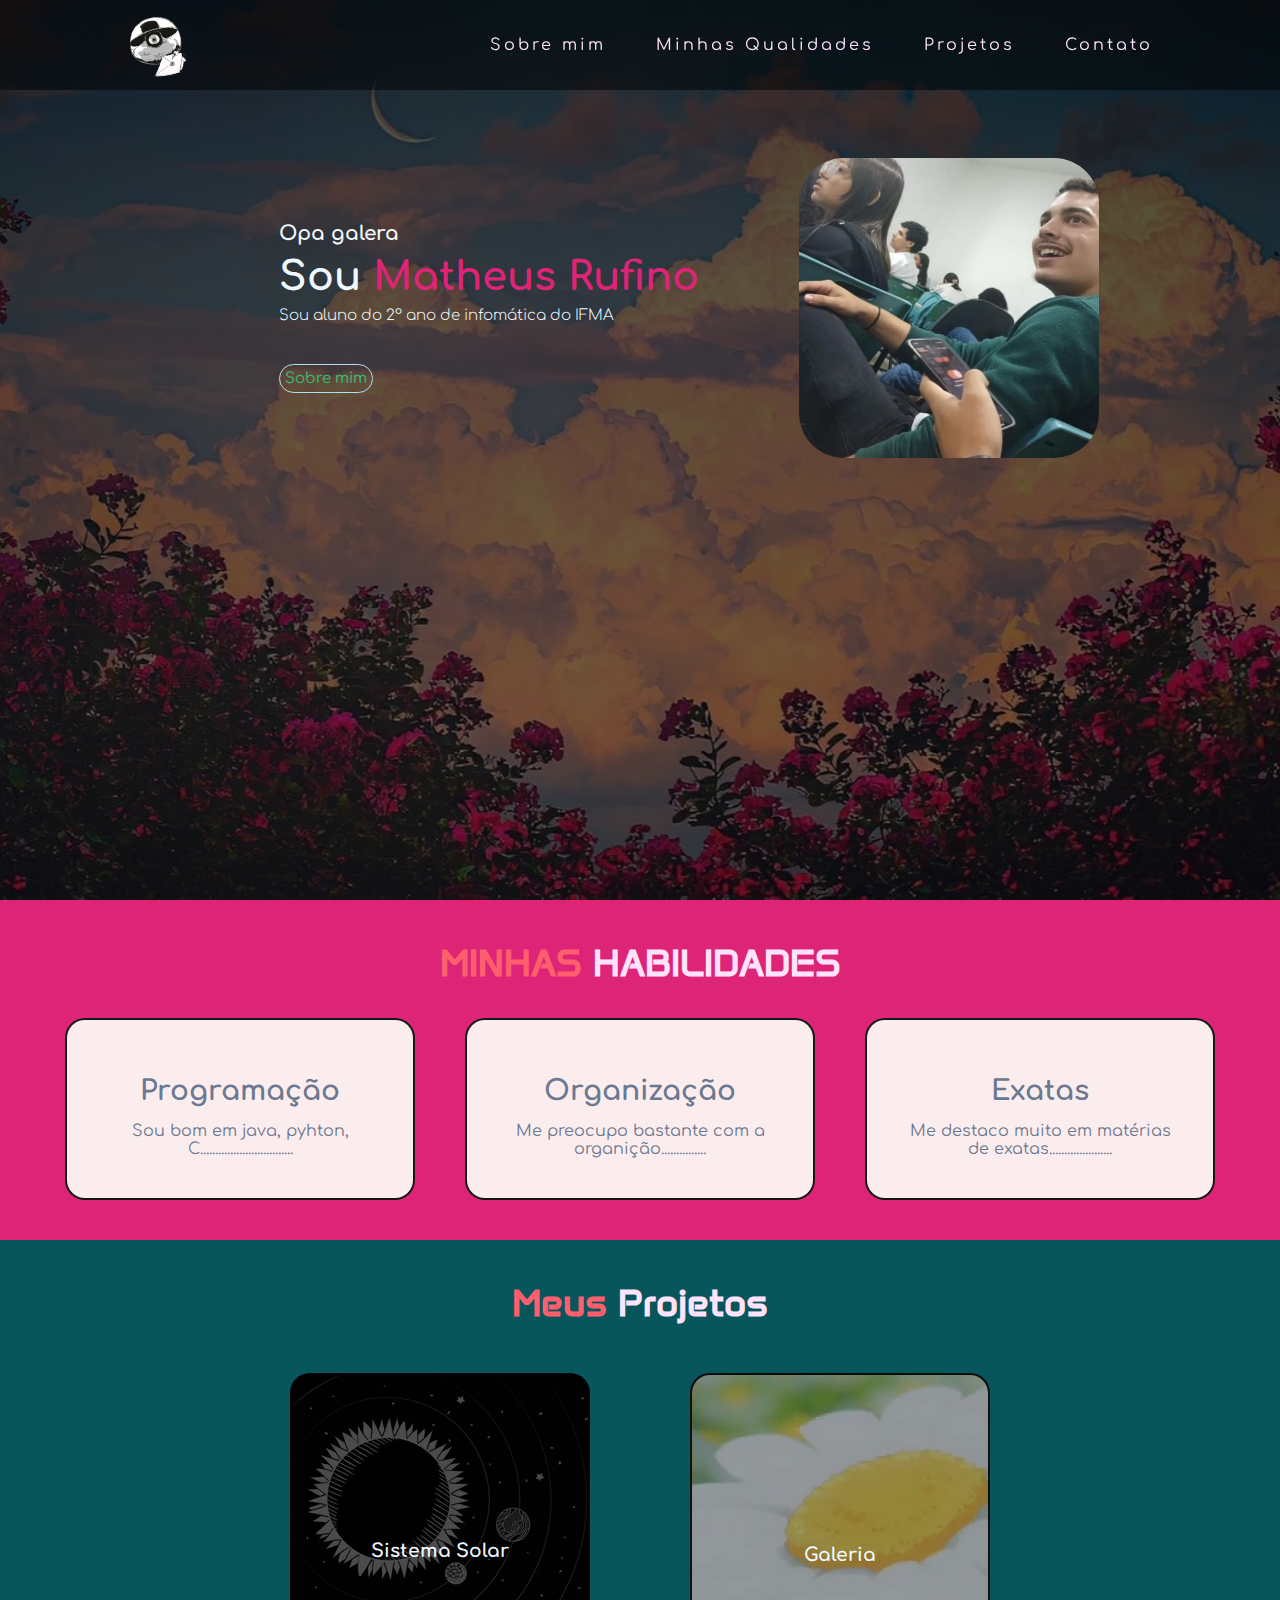
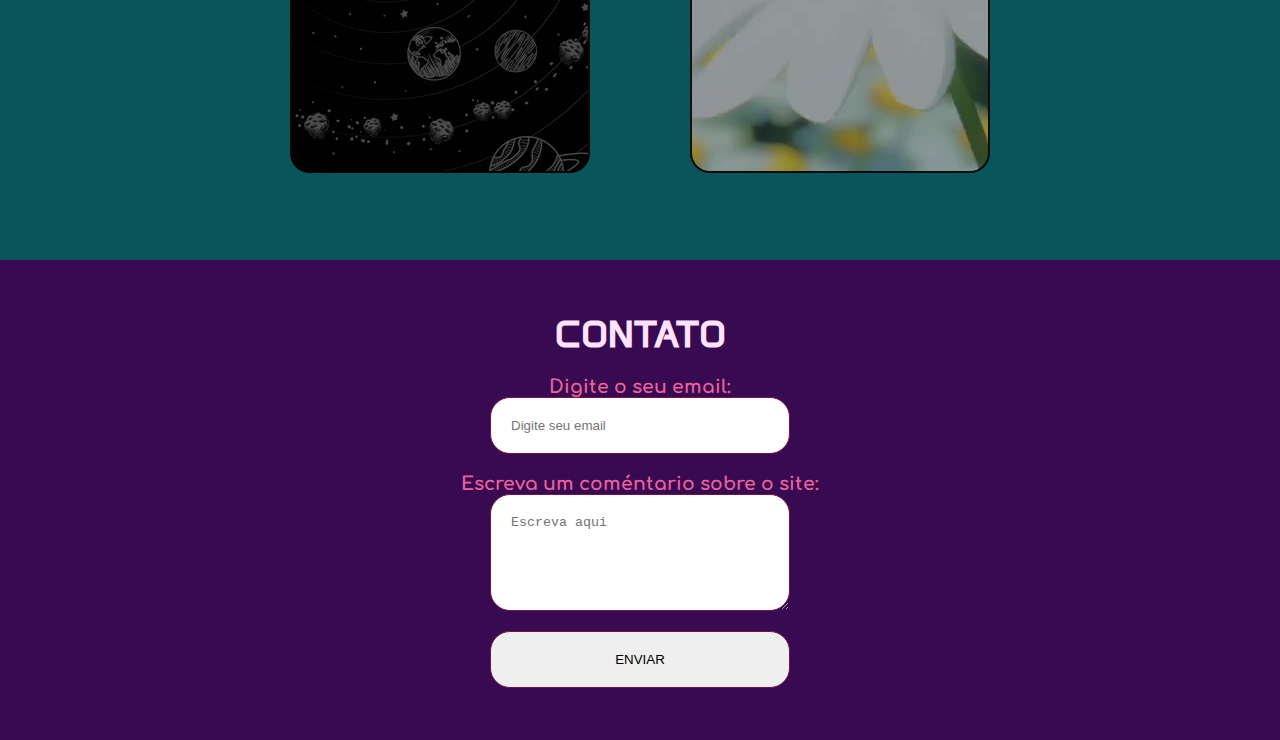
==== index.html @ e1edcfe0 "Update index.html" ====
<html lang="pt-br">
<head>
    <meta charset="UTF-8">
    <meta name="viewport" content="width=device-width, initial-scale=1.0">
    <title>Portifólio Matheus</title>
    <link rel="icon" href="flincon/favicon.ico">
    <link rel="stylesheet" href="https://cdnjs.cloudflare.com/ajax/libs/font-awesome/6.1.0/css/all.min.css" integrity="sha512-10/jx2EXwxxWqCLX/hHth/vu2KY3jCF70dCQB8TSgNjbCVAC/8vai53GfMDrO2Emgwccf2pJqxct9ehpzG+MTw==" crossorigin="anonymous" referrerpolicy="no-referrer" />
    <link rel="stylesheet" href="style.css">
    <script defer src="app.js"></script>
</head>
<body style="overflow: auto">

    <div class="site" id="site">
        <header>
            <nav>
                <div class="menu-topo">
                    <a class="logo" href="#site"><img src="eve.png" alt=""></i></a>
                    <div class="menu-moba">
                        <div class="line1"></div>
                        <div class="line2"></div>
                        <div class="line3"></div>
                    </div>
                    <ul class="nav-list">

                        <li><a href="#">Sobre mim</a></li>

                        <li><a href="#myhabi">Minhas Qualidades</a></li>

                        <li><a href="#myproje">Projetos</a></li>

                        <li><a href="#mycont">Contato</a></li>
                    </ul>

                </div> <!--menu-topo-->
            </nav>
        </header>
        <main>
        <section class="topo-site">
            <div class="interface">
                <div class="flex">
                    <div class="interface-texto">
                        <h3>Opa galera</h3>
                        <h1>Sou <span>Matheus Rufino</span></h1>
                        <p>Sou aluno do 2º ano de infomática do IFMA</p>
                        <div class="social-media">
                            <a href="https://www.instagram.com/matheus_ruf_?igsh=OGF3N3pudmZ3YXpl" target="_blank" ><i class="fa-brands fa-instagram"></i></a>
                            <a href="https://wa.me/qr/27T7BIODTRFPE1" target="_blank" ><i class="fa-brands fa-whatsapp"></i></a>
                            <a href="#"><i class="fa-solid fa-phone"></i></a>
                            <a href="https://github.com/Matezu4" target="_blank" ><i class="fa-brands fa-github"></i></a>
                        </div><!--social-media-->
                        <button>Sobre mim</button>
                    </div><!--interface-logo-->
                        
                    <div class="interface-img">
                            <img src="Img/gago1.jpg" alt="Minha foto">
                    
                    </div>
                </div><!--interface-->
            </div><!--flex-->
        </section>

        <section id="myhabi" class="habilidades">
            <div class="interface-habilidades">
                <h2 class="titulo">MINHAS <span>HABILIDADES</span></h2>
                <div class="flex">
                    <div class="habilidades-caixas">
                        <i class="fa-solid fa-code"></i>
                        <h3>Programação</h3>
                        <p>Sou bom em java, pyhton, C...............................</p>
                    </div>

                    <div class="habilidades-caixas">
                        <i class="fa-solid fa-list"></i>
                        <h3>Organização</h3>
                        <p>Me preocupo bastante com a organição............... </p>
                    </div>

                    <div class="habilidades-caixas">
                        <i class="fa-solid fa-calculator"></i>
                        <h3>Exatas</h3>
                        <p>Me destaco muito em matérias de exatas.....................</p>
                    </div>
                </div><!--flex-->
            </div><!--interface-habilidades-->
        </section><!--habilidades-->

        
        <section id="myproje" class="projetos">
            <div class="interface-projetos">
                <h2 class="titulo">Meus <span>Projetos</span></h2>
                <div class="flex">
                    <div class="projetos-caixas1">
                        <a href="projeto-sistema/sistema.html">
                            <h3>Sistema Solar</h3>
                        </a>
                    </div>
                    <div class="projetos-caixas2">
                        <a href="galeria-site1-main/galeria-site/galeria.html">
                            <h3>Galeria</h3>
                        </a>
                    </div>
                </div>
            </div>
        </section>

        <section id="myconti" class="contatos">

            <div class="contato-box" id="mycont">
                <h2 class="titulo"><span>CONTATO</span></h2>
                <form action="https://formsubmit.co/mrufino@acad.ifma.edu" method="POST>
                    <h3>Digite o seu nome:</h3>
                    
                    <input type="text" id="name" name="name" placeholder="Digite seu nome" required>
                    <h3>Digite o seu email:</h3>
                    
                    <input type="email" id="email" name="email" placeholder="Digite seu email" required>
                    <h3>Escreva um coméntario sobre o site:</h3>
                    
                    <textarea name="coment" id="coment" cols="20" rows="5" placeholder="Escreva aqui"></textarea>
                    <input type="hidden" name="_cc" value="prof.carlos.costa@acad.ifma.edu.br">
                    <br>
                    <input type="submit" name="ENVIAR" id="ENVIAR" value="ENVIAR">
                </form>
            </div>

        </section>

        </main>
    </div>

</body>
</html>
---- style.css ----
@import url('https://fonts.googleapis.com/css2?family=Amatic+SC:wght@400;700&family=Anta&family=Comfortaa:wght@300..700&family=Inconsolata:wght@200..900&family=Indie+Flower&family=Kanit:ital,wght@0,100;0,200;0,300;0,400;0,500;0,600;0,700;0,800;0,900;1,100;1,200;1,300;1,400;1,500;1,600;1,700;1,800;1,900&family=Permanent+Marker&family=Roboto:ital,wght@0,100;0,300;0,400;0,500;0,700;0,900;1,100;1,300;1,400;1,500;1,700;1,900&display=swap');

*{
    margin:  0;
    padding: 0;
    box-sizing: border-box;
    text-decoration: none;
    list-style: none;
    scroll-behavior: smooth;
}

body{
    overflow: hidden;
    background-color: black;
}

.topo-site{
    margin: 0 auto;
    background-image: linear-gradient(rgba(0, 0, 0, 0.7), rgba(0, 0, 0, 0.5)),url(fundo1.jpg);
    background-size: cover;
    background-position: center;
    width: 100%;
    height: 100vh;
}

.menu-topo{
    position: fixed;
    background-color: rgba(0, 0, 0, 0.5);
    height: 10%;
    width: 100%;
    font-family: "Comfortaa", sans-serif;
    display: flex;
    justify-content: space-around;
    align-items: center;
    text-align: center;
}

.flex{
    display: flex;
}

h2.titulo{
    color: #ff5f6d;
    font-size: 38px;
    text-align: center;
    font-family: "Anta", sans-serif;
}

h2.titulo span{
    margin-top: 20px;
    color: #ffe2fb;
}

.menu-topo a{
    color: #ffe2fb;
    text-decoration: none;
    transition: 0.3s;
}

.menu-topo a:hover{
    opacity: 0.7;
}
.nav-list{
    display: flex;
}

.nav-list li{
    letter-spacing: 3px;
    margin-left:50px;
}

.menu-moba{
    display: none;
    cursor: pointer;
}

.menu-moba div{
    width: 32px;
    height: 2px;
    margin: 9px;
    background: #dd2476;
    transition: 0.3s;
}

@media(max-width:900px){
    .nav-list{
        position: absolute;
        top: 100%;
        right: 0;
        width: 50vw;
        height: 92vh;
        background: rgba(0, 0, 0, 0.5);
        flex-direction: column;
        align-items: center;
        justify-content: space-around;
        transform: translateX(100%);
        transition: transform 0.3s ease-in;
    }
    .nav-list li{
        margin-left: 0;
        opacity: 0;
    }
    .menu-moba{
        display: block;
        margin-right: -20%;
    }
}

.nav-list.active {
    transform: translateX(0);
}

@keyframes navLinkFade {
    from{
        opacity: 0;
        transform: translateX(50px);}
    to {
        opacity: 1;
        transform: translateX(0);}
  }

  .menu-moba.active .line1 {
    transform: rotate(-45deg) translate(-8px, 8px);
  }
  
  .menu-moba.active .line2 {
    opacity: 0;
  }
  
  .menu-moba.active .line3 {
    transform: rotate(45deg) translate(-5px, -7px);
  }

.logo img{
    height: 80px;
    width: 60px;

}

.logo i:hover{
    background-color: aliceblue;
    color: rgb(175, 130, 7);
    border-color: rgb(17, 77, 57);
    transition: 0.5s ;
    transform: scale(1.2);
}

.interface{
    padding: 10% 0 0 5%;
    object-fit: cover;
}

section.topo-site{
    font-family: "Comfortaa", sans-serif;
    padding: 40px 4%;
    overflow: hidden;
}

section.topo-site .flex{
    align-items: center;
    justify-content: center;
    gap: 100px;
    flex-wrap: wrap;
}

.interface-texto{
    margin-left: 40px;
}
.interface-texto h3{
    color: aliceblue;
    font-size: 20px;
}

.interface-texto h1{
    color: aliceblue;
    margin-top: 10px;
    font-size: 40px;
}

.interface-texto span{
    color: #dd2476;
}

.interface-texto p{
    color: aliceblue;
    font-size: 15px;
    font-weight: 300;
    margin-top: 8px;
    margin-bottom: 10px;
}

.social-media a{
    color: #dd2476;
    padding: 10px;
    font-size: 18px;
}

.interface button{
    color: #30c176;
    background:transparent;
    border: solid 1px rgb(180, 223, 236);
    padding: 5px;
    border-radius: 15px;
    font-size: 15px;
    cursor: pointer;
    margin-top: 10px;
    font-family: "Comfortaa", sans-serif;
}
.interface button:hover{
    box-shadow: 0px 0px 8px rgb(31, 216, 248);
    background-color: aliceblue;
    color: aqua;
    transition: 0.7s all;
    transform: scale(1.05);
}


.interface-img img{
    border-radius: 15%;
    width: 300px;
    height: 300px;
    animation: flutuar 2s ease-in-out infinite alternate;

}

@keyframes flutuar{
    0%{
        top: 0;
    }
    100%{
        top: 20px;
    }
}

section.habilidades{
    padding: 40px 4%;
    background-color: #dd2476;
    overflow: hidden;
}

section.habilidades .flex{
    gap: 50px;
    flex-wrap: wrap;
    align-items: center;
    text-align: center;
    justify-content: center;
}

.habilidades .habilidades-caixas{
    object-fit: cover;
    background-color: #fbeded;
    font-family: "Comfortaa", sans-serif;
    color: #6b7891;
    padding: 40px;
    border: 2px solid #000000e7;
    width: 350px;
    margin-top: 32px;
    border-radius: 20px;
    transition: 0.3s;
}

.habilidades .habilidades-caixas:hover{
    transform: scale(0.95);
    box-shadow: 0 0 8px #1402023a;

}

.habilidades .habilidades-caixas i{
    font-size: 60px;
    color: #2c3e52;
}

.habilidades .habilidades-caixas h3{
    font-size: 28px;
    margin: 15px 0;
}

section.projetos{
    padding: 40px 4%;
    background-color: #09555c;
    justify-content: center;
    overflow: hidden;
}

section.projetos .flex{
    gap: 20px;
    flex-wrap: wrap;
    justify-content: center;
}

.projetos .projetos-caixas1{
    object-fit: cover;
    font-family: "Comfortaa", sans-serif;
    color: aliceblue;
    padding: 60px;
    border: 2px solid #000000e7;
    margin: 4% 40px;
    border-radius: 20px;
    transition: 0.2s;
    background-image: linear-gradient(rgba(0, 0, 0, 0.7), rgba(0, 0, 0, 0.7)),url(sistema\ 2d.jpg);
    width: 300px;
    height: 400px;
}

.projetos .projetos-caixas1 h3{
    text-align: center;
    justify-content: center;
    margin-top: 60%;
    color: aliceblue;
}

.projetos .projetos-caixas1:hover{
    transform: scale(0.95);
    box-shadow: 0 0 8px #1402023a;
}

.projetos .projetos-caixas2{
    font-family: "Comfortaa", sans-serif;
    color: aliceblue;
    padding: 40px;
    border: 2px solid #000000e7;
    margin: 4% 40px;
    border-radius: 20px;
    transition: 0.2s;
    background-image: linear-gradient(rgba(0, 0, 0, 0.3), rgba(0, 0, 0, 0.3)),url(flo.jpg);
    background-position: 50%;
    width: 300px;
    height: 400px;
}

.projetos .projetos-caixas2 h3{
    text-align: center;
    justify-content: center;
    margin-top: 60%;
    color: aliceblue;
}

.projetos .projetos-caixas2:hover{
    transform: scale(0.95);
    box-shadow: 0 0 8px #1402023a;
}

.contato-box{
    padding: 4% 40px;
    background-color: #370a52;
    justify-content: center;
    align-items: center;
    text-align: center;

}

form div{
    padding: 10px;
    margin: 0 40% 0 35%;
}

form h3{
    margin-top: 20px;
    color: #ef629a;
    font-family: "Comfortaa", sans-serif;
}

form input, form textarea{
    outline: unset;
    padding: 20px;
    width: 300px;
    border: 1px solid #771340;
    border-radius: 20px;
}

form textarea{
    margin-bottom: 20px;
}
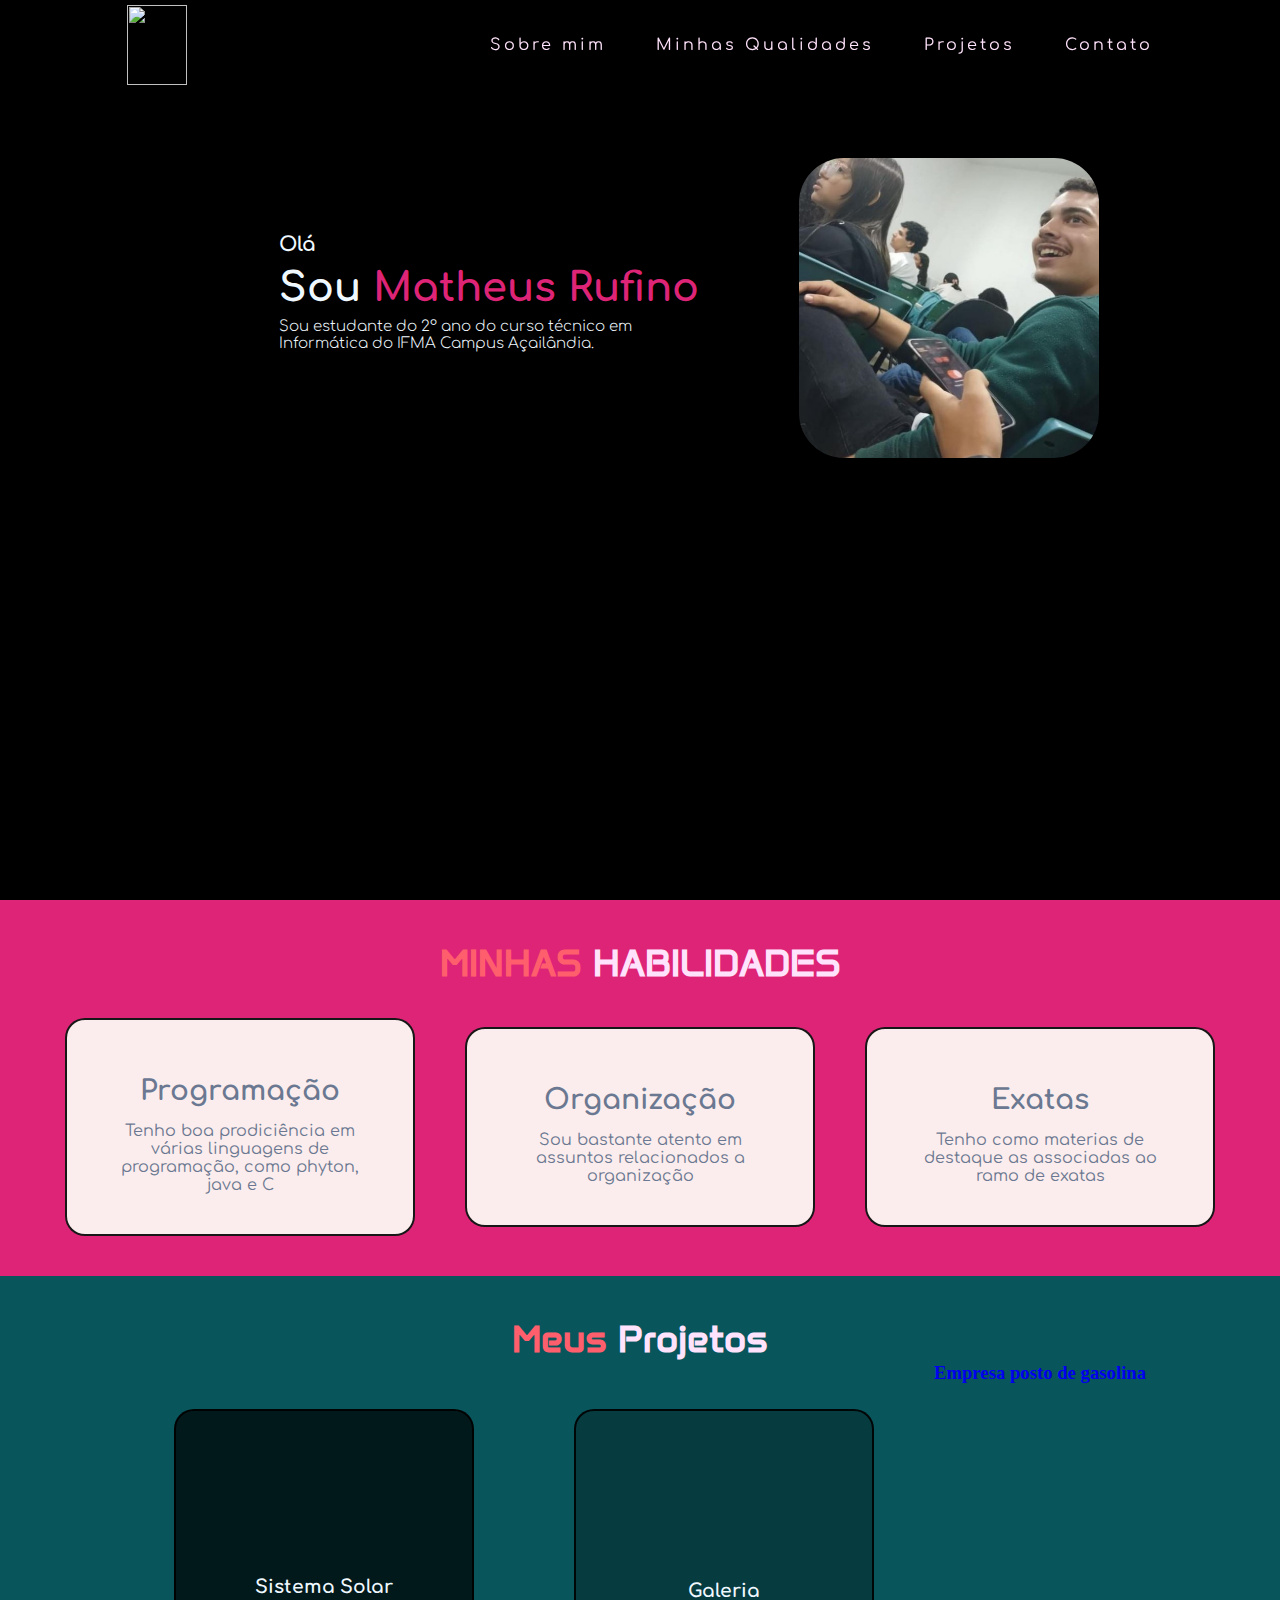
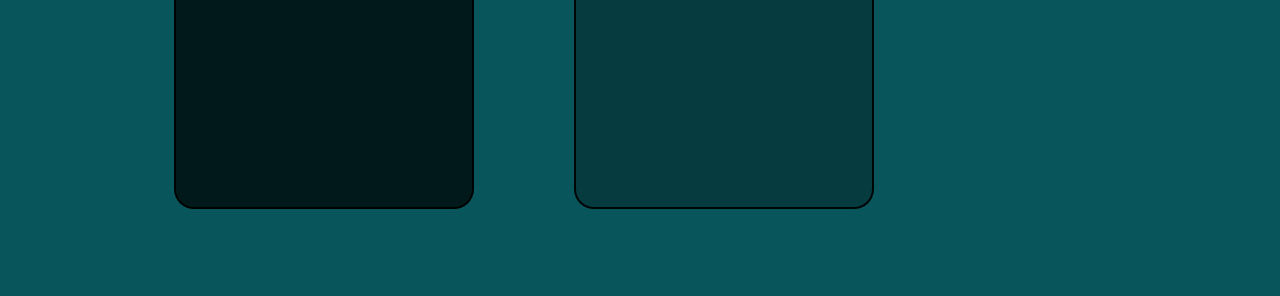
==== commit 6319bc6d: "Update index.html" ====
--- a/index.html
+++ b/index.html
@@ -3,7 +3,7 @@
     <meta charset="UTF-8">
     <meta name="viewport" content="width=device-width, initial-scale=1.0">
     <title>Portifólio Matheus</title>
-    <link rel="icon" href="flincon/favicon.ico">
+    <link rel="icon" href="Img/icon.ico">
     <link rel="stylesheet" href="https://cdnjs.cloudflare.com/ajax/libs/font-awesome/6.1.0/css/all.min.css" integrity="sha512-10/jx2EXwxxWqCLX/hHth/vu2KY3jCF70dCQB8TSgNjbCVAC/8vai53GfMDrO2Emgwccf2pJqxct9ehpzG+MTw==" crossorigin="anonymous" referrerpolicy="no-referrer" />
     <link rel="stylesheet" href="style.css">
     <script defer src="app.js"></script>
@@ -14,7 +14,7 @@
         <header>
             <nav>
                 <div class="menu-topo">
-                    <a class="logo" href="#site"><img src="eve.png" alt=""></i></a>
+                    <a class="logo" href="#site"><img src="img/eve.png" alt=""></i></a>
                     <div class="menu-moba">
                         <div class="line1"></div>
                         <div class="line2"></div>
@@ -22,13 +22,13 @@
                     </div>
                     <ul class="nav-list">
 
-                        <li><a href="#">Sobre mim</a></li>
+                        <li><a href="">Sobre mim</a></li>
 
                         <li><a href="#myhabi">Minhas Qualidades</a></li>
 
                         <li><a href="#myproje">Projetos</a></li>
 
-                        <li><a href="#mycont">Contato</a></li>
+                        <li><a href="contato/contato.html">Contato</a></li>
                     </ul>
 
                 </div> <!--menu-topo-->
@@ -39,16 +39,17 @@
             <div class="interface">
                 <div class="flex">
                     <div class="interface-texto">
-                        <h3>Opa galera</h3>
+                        <h3>Olá</h3>
                         <h1>Sou <span>Matheus Rufino</span></h1>
-                        <p>Sou aluno do 2º ano de infomática do IFMA</p>
+                        <p>Sou estudante do 2º ano do curso técnico em 
+                        <br>Informática do IFMA Campus Açailândia. 
+                        </p>
                         <div class="social-media">
                             <a href="https://www.instagram.com/matheus_ruf_?igsh=OGF3N3pudmZ3YXpl" target="_blank" ><i class="fa-brands fa-instagram"></i></a>
                             <a href="https://wa.me/qr/27T7BIODTRFPE1" target="_blank" ><i class="fa-brands fa-whatsapp"></i></a>
-                            <a href="#"><i class="fa-solid fa-phone"></i></a>
+                            <a href="https://mail.google.com/mail/u/mrufino@acad.ifma.edu.br/?view=cm&amp;to=mrufino@acad.ifma.edu.br" target="_blank" ><i class="fa-regular fa-envelope"></i></a>
                             <a href="https://github.com/Matezu4" target="_blank" ><i class="fa-brands fa-github"></i></a>
                         </div><!--social-media-->
-                        <button>Sobre mim</button>
                     </div><!--interface-logo-->
                         
                     <div class="interface-img">
@@ -66,19 +67,19 @@
                     <div class="habilidades-caixas">
                         <i class="fa-solid fa-code"></i>
                         <h3>Programação</h3>
-                        <p>Sou bom em java, pyhton, C...............................</p>
+                        <p>Tenho boa prodiciência em várias linguagens de programação, como phyton, java e C</p>
                     </div>
 
                     <div class="habilidades-caixas">
                         <i class="fa-solid fa-list"></i>
                         <h3>Organização</h3>
-                        <p>Me preocupo bastante com a organição............... </p>
+                        <p>Sou bastante atento em assuntos relacionados a organização </p>
                     </div>
 
                     <div class="habilidades-caixas">
                         <i class="fa-solid fa-calculator"></i>
                         <h3>Exatas</h3>
-                        <p>Me destaco muito em matérias de exatas.....................</p>
+                        <p>Tenho como materias de destaque as associadas ao ramo de exatas</p>
                     </div>
                 </div><!--flex-->
             </div><!--interface-habilidades-->
@@ -99,34 +100,14 @@
                             <h3>Galeria</h3>
                         </a>
                     </div>
+                    <div class="projetos-caixas3">
+                        <a href="galeria-site1-main/galeria-site/galeria.html">
+                            <h3>Empresa posto de gasolina</h3>
+                        </a>
+                    </div>
                 </div>
             </div>
         </section>
 
-        <section id="myconti" class="contatos">
-
-            <div class="contato-box" id="mycont">
-                <h2 class="titulo"><span>CONTATO</span></h2>
-                <form action="https://formsubmit.co/mrufino@acad.ifma.edu" method="POST>
-                    <h3>Digite o seu nome:</h3>
-                    
-                    <input type="text" id="name" name="name" placeholder="Digite seu nome" required>
-                    <h3>Digite o seu email:</h3>
-                    
-                    <input type="email" id="email" name="email" placeholder="Digite seu email" required>
-                    <h3>Escreva um coméntario sobre o site:</h3>
-                    
-                    <textarea name="coment" id="coment" cols="20" rows="5" placeholder="Escreva aqui"></textarea>
-                    <input type="hidden" name="_cc" value="prof.carlos.costa@acad.ifma.edu.br">
-                    <br>
-                    <input type="submit" name="ENVIAR" id="ENVIAR" value="ENVIAR">
-                </form>
-            </div>
-
-        </section>
-
-        </main>
-    </div>
-
 </body>
 </html>
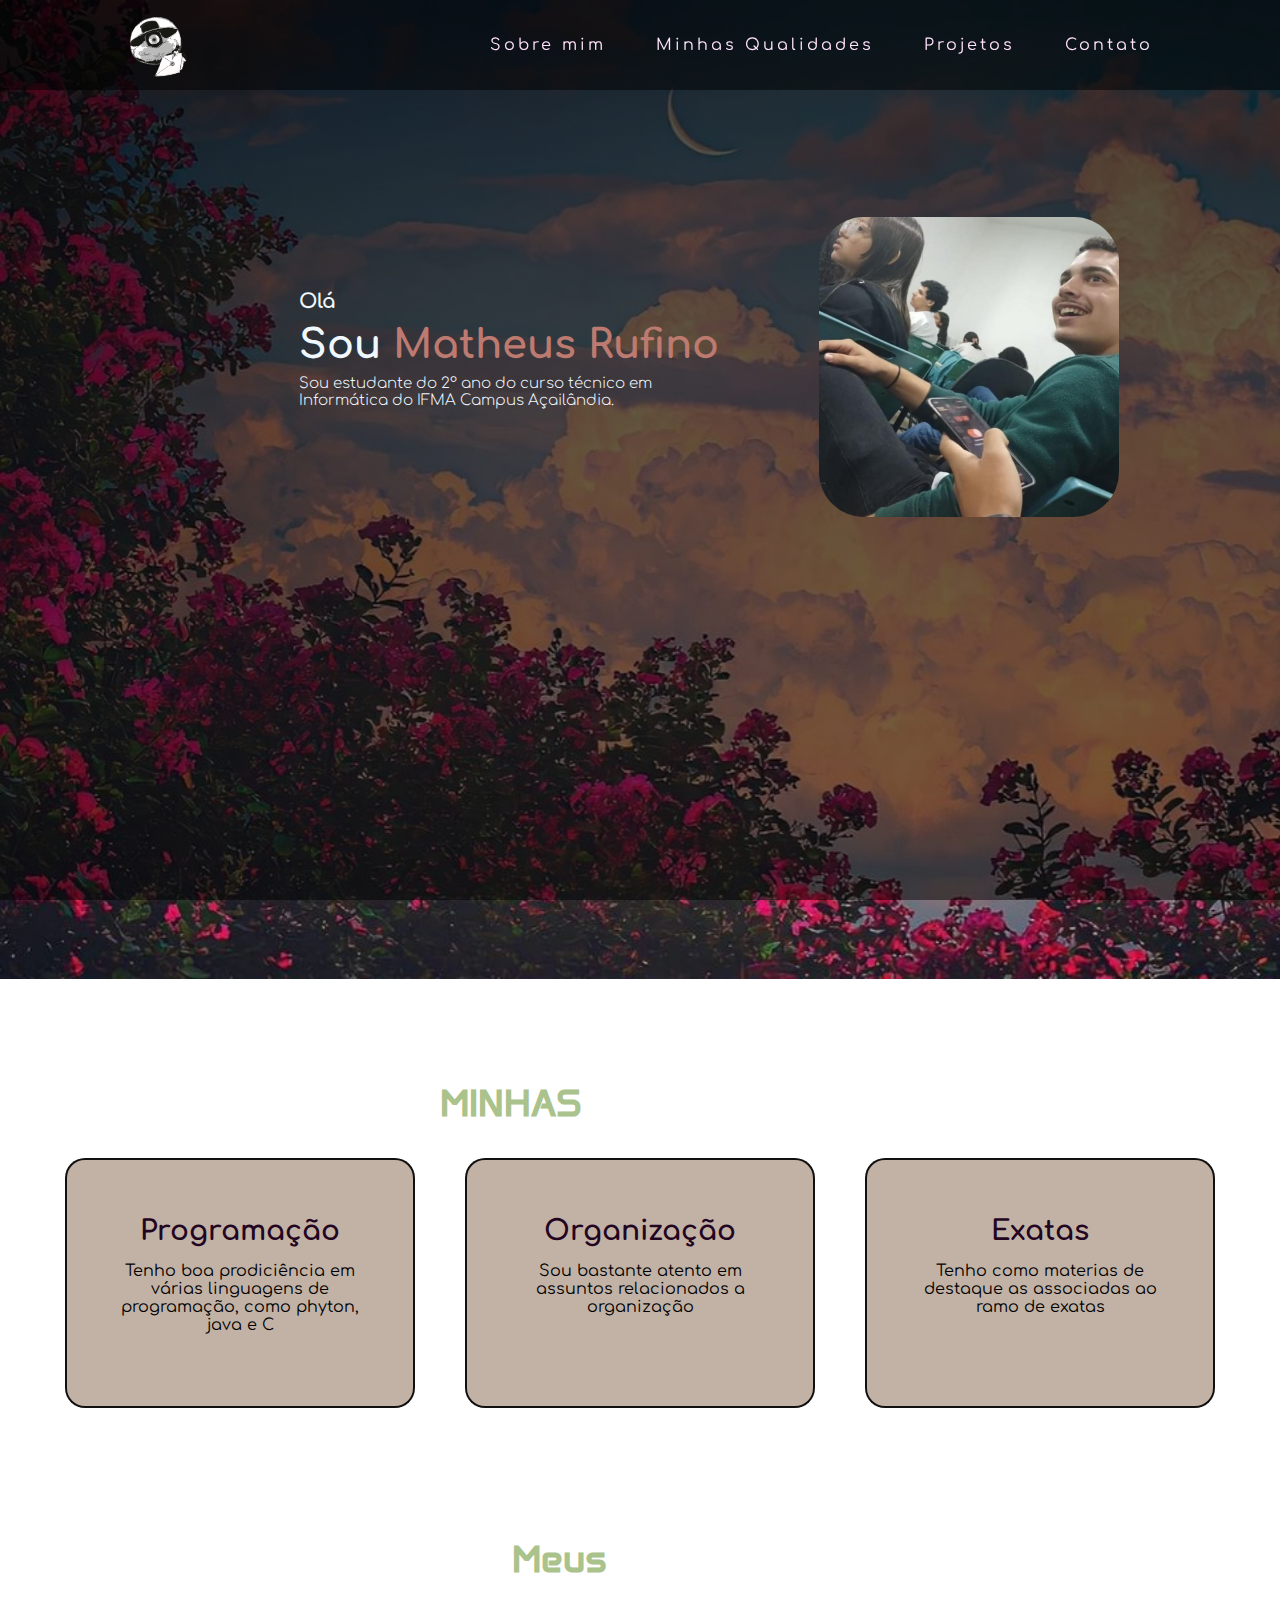
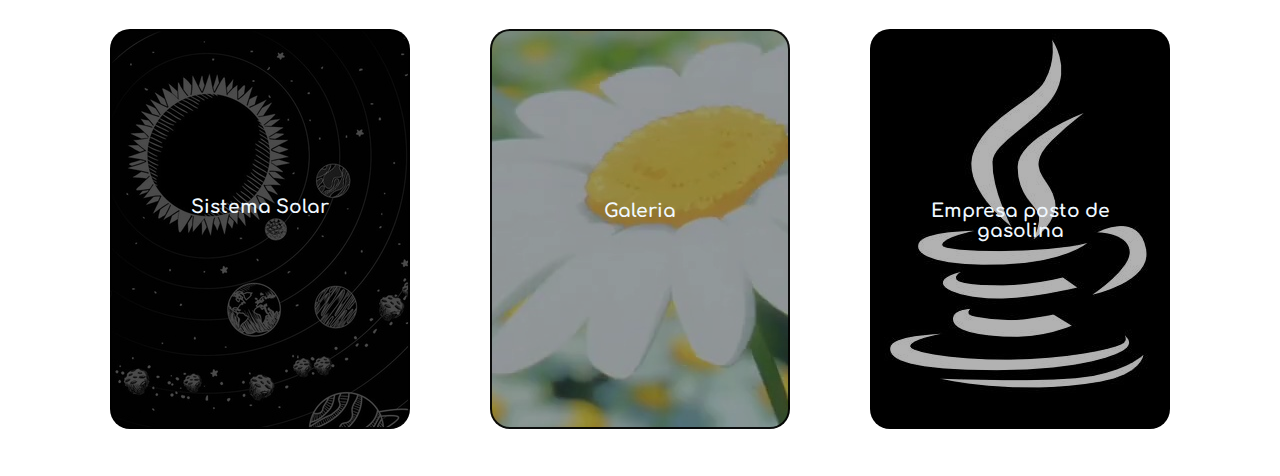
==== commit cbd26708: "Update index.html" ====
--- a/index.html
+++ b/index.html
@@ -14,7 +14,7 @@
         <header>
             <nav>
                 <div class="menu-topo">
-                    <a class="logo" href="#site"><img src="img/eve.png" alt=""></i></a>
+                    <a class="logo" href="#site"><img src="Img/eve.png" alt=""></i></a>
                     <div class="menu-moba">
                         <div class="line1"></div>
                         <div class="line2"></div>
--- a/style.css
+++ b/style.css
@@ -11,16 +11,18 @@
 
 body{
     overflow: hidden;
-    background-color: black;
+    background-image: linear-gradient(rgba(0, 0, 0, 0.7), rgba(0, 0, 0, 0.5)),url(Img/fundo1.jpg);
+    background-size: 120rem;
+    background-repeat: no-repeat;
+    background-attachment: fixed;
 }
 
 .topo-site{
     margin: 0 auto;
-    background-image: linear-gradient(rgba(0, 0, 0, 0.7), rgba(0, 0, 0, 0.5)),url(fundo1.jpg);
     background-size: cover;
     background-position: center;
     width: 100%;
-    height: 100vh;
+    height: 120vh;
 }
 
 .menu-topo{
@@ -40,7 +42,7 @@
 }
 
 h2.titulo{
-    color: #ff5f6d;
+    color: #aac28b;
     font-size: 38px;
     text-align: center;
     font-family: "Anta", sans-serif;
@@ -48,7 +50,7 @@
 
 h2.titulo span{
     margin-top: 20px;
-    color: #ffe2fb;
+    color: #ffffff;
 }
 
 .menu-topo a{
@@ -62,6 +64,7 @@
 }
 .nav-list{
     display: flex;
+
 }
 
 .nav-list li{
@@ -78,7 +81,7 @@
     width: 32px;
     height: 2px;
     margin: 9px;
-    background: #dd2476;
+    background: #846059;
     transition: 0.3s;
 }
 
@@ -104,6 +107,9 @@
         display: block;
         margin-right: -20%;
     }
+    .flex{
+        gap: 200px;
+    }
 }
 
 .nav-list.active {
@@ -136,6 +142,11 @@
     width: 60px;
 
 }
+@media(max-width:900px){
+    .logo img{
+        margin-left: -150px;
+    }
+}
 
 .logo i:hover{
     background-color: aliceblue;
@@ -146,7 +157,7 @@
 }
 
 .interface{
-    padding: 10% 0 0 5%;
+    padding: 10% 0 0 8%;
     object-fit: cover;
 }
 
@@ -163,8 +174,21 @@
     flex-wrap: wrap;
 }
 
+@media(max-width:900px){
+    section.topo-site .flex{
+        align-items: center;
+        justify-content: center;
+        gap: 100px;
+        flex-wrap: wrap;
+    }
+}
+
+.interface{
+    margin-top: 5%;
+}
+
 .interface-texto{
-    margin-left: 40px;
+    margin-left: 4%;
 }
 .interface-texto h3{
     color: aliceblue;
@@ -178,7 +202,7 @@
 }
 
 .interface-texto span{
-    color: #dd2476;
+    color: #bd7a70;
 }
 
 .interface-texto p{
@@ -187,16 +211,17 @@
     font-weight: 300;
     margin-top: 8px;
     margin-bottom: 10px;
+    text-align: left;
 }
 
 .social-media a{
-    color: #dd2476;
-    padding: 10px;
-    font-size: 18px;
+    color: #bd7a70;
+    padding: 12px;
+    font-size: 22px;
 }
 
 .interface button{
-    color: #30c176;
+    color: #846059;
     background:transparent;
     border: solid 1px rgb(180, 223, 236);
     padding: 5px;
@@ -214,27 +239,14 @@
     transform: scale(1.05);
 }
 
-
 .interface-img img{
     border-radius: 15%;
     width: 300px;
     height: 300px;
-    animation: flutuar 2s ease-in-out infinite alternate;
-
-}
-
-@keyframes flutuar{
-    0%{
-        top: 0;
-    }
-    100%{
-        top: 20px;
-    }
 }
 
 section.habilidades{
-    padding: 40px 4%;
-    background-color: #dd2476;
+    padding: 0% 4%;
     overflow: hidden;
 }
 
@@ -247,43 +259,38 @@
 }
 
 .habilidades .habilidades-caixas{
-    object-fit: cover;
-    background-color: #fbeded;
-    font-family: "Comfortaa", sans-serif;
-    color: #6b7891;
+    font-family: "Comfortaa", sans-serif;
+    background-color: #b8a597da;
+    color: #000000;
     padding: 40px;
     border: 2px solid #000000e7;
     width: 350px;
+    height: 250px;
     margin-top: 32px;
     border-radius: 20px;
     transition: 0.3s;
 }
 
-.habilidades .habilidades-caixas:hover{
-    transform: scale(0.95);
-    box-shadow: 0 0 8px #1402023a;
-
-}
-
 .habilidades .habilidades-caixas i{
     font-size: 60px;
-    color: #2c3e52;
+    color: #000000;
 }
 
 .habilidades .habilidades-caixas h3{
     font-size: 28px;
     margin: 15px 0;
+    color: #220520;
 }
 
 section.projetos{
-    padding: 40px 4%;
-    background-color: #09555c;
+    margin-top: 10%;
+    padding: 0px 4%;
     justify-content: center;
     overflow: hidden;
 }
 
 section.projetos .flex{
-    gap: 20px;
+    gap: 0px;
     flex-wrap: wrap;
     justify-content: center;
 }
@@ -297,7 +304,7 @@
     margin: 4% 40px;
     border-radius: 20px;
     transition: 0.2s;
-    background-image: linear-gradient(rgba(0, 0, 0, 0.7), rgba(0, 0, 0, 0.7)),url(sistema\ 2d.jpg);
+    background-image: linear-gradient(rgba(0, 0, 0, 0.7), rgba(0, 0, 0, 0.7)),url(Img/sistema\ 2d.jpg);
     width: 300px;
     height: 400px;
 }
@@ -322,7 +329,7 @@
     margin: 4% 40px;
     border-radius: 20px;
     transition: 0.2s;
-    background-image: linear-gradient(rgba(0, 0, 0, 0.3), rgba(0, 0, 0, 0.3)),url(flo.jpg);
+    background-image: linear-gradient(rgba(0, 0, 0, 0.3), rgba(0, 0, 0, 0.3)),url(Img/flo.jpg);
     background-position: 50%;
     width: 300px;
     height: 400px;
@@ -340,9 +347,33 @@
     box-shadow: 0 0 8px #1402023a;
 }
 
+.projetos .projetos-caixas3{
+    font-family: "Comfortaa", sans-serif;
+    color: aliceblue;
+    padding: 40px;
+    border: 2px solid #000000e7;
+    margin: 4% 40px;
+    border-radius: 20px;
+    transition: 0.2s;
+    background-image: linear-gradient(rgba(0, 0, 0, 0.3), rgba(0, 0, 0, 0.3)),url(Img/java.jpg);
+    background-position: 50% -70;
+    width: 300px;
+    height: 400px;
+}
+
+.projetos .projetos-caixas3 h3{
+    text-align: center;
+    justify-content: center;
+    margin-top: 60%;
+    color: aliceblue;
+}
+
+.projetos .projetos-caixas3:hover{
+    transform: scale(0.95);
+    box-shadow: 0 0 8px #1402023a;
+}
 .contato-box{
     padding: 4% 40px;
-    background-color: #370a52;
     justify-content: center;
     align-items: center;
     text-align: center;
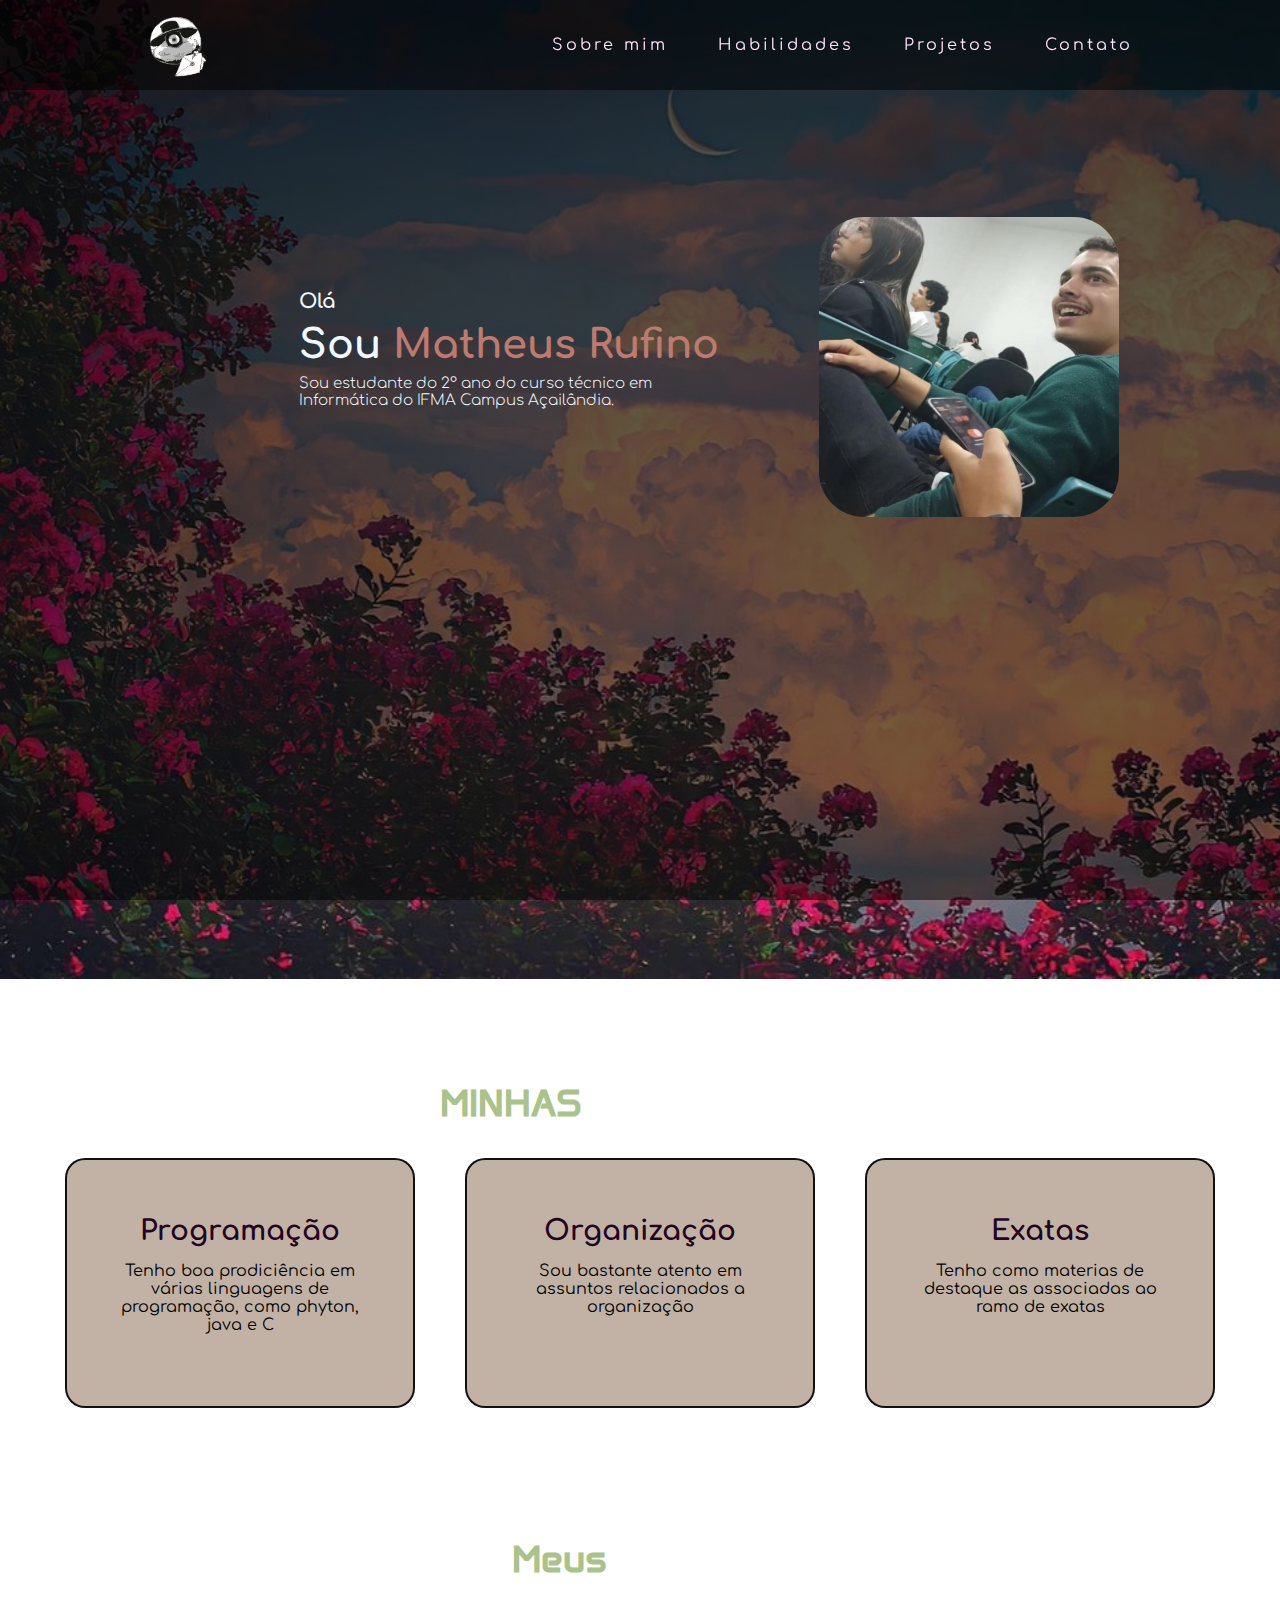
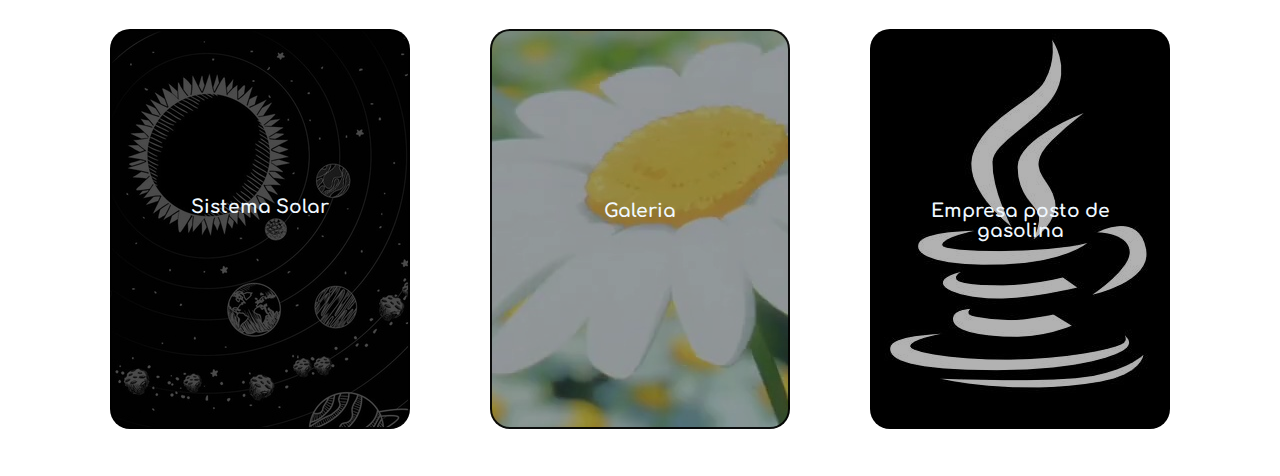
==== commit c4f7746b: "Update index.html" ====
--- a/index.html
+++ b/index.html
@@ -14,7 +14,7 @@
         <header>
             <nav>
                 <div class="menu-topo">
-                    <a class="logo" href="#site"><img src="Img/eve.png" alt=""></i></a>
+                    <a class="logo" href="#site"><img src="eve.png" alt=""></i></a>
                     <div class="menu-moba">
                         <div class="line1"></div>
                         <div class="line2"></div>
@@ -24,7 +24,7 @@
 
                         <li><a href="">Sobre mim</a></li>
 
-                        <li><a href="#myhabi">Minhas Qualidades</a></li>
+                        <li><a href="#myhabi">Habilidades</a></li>
 
                         <li><a href="#myproje">Projetos</a></li>
 
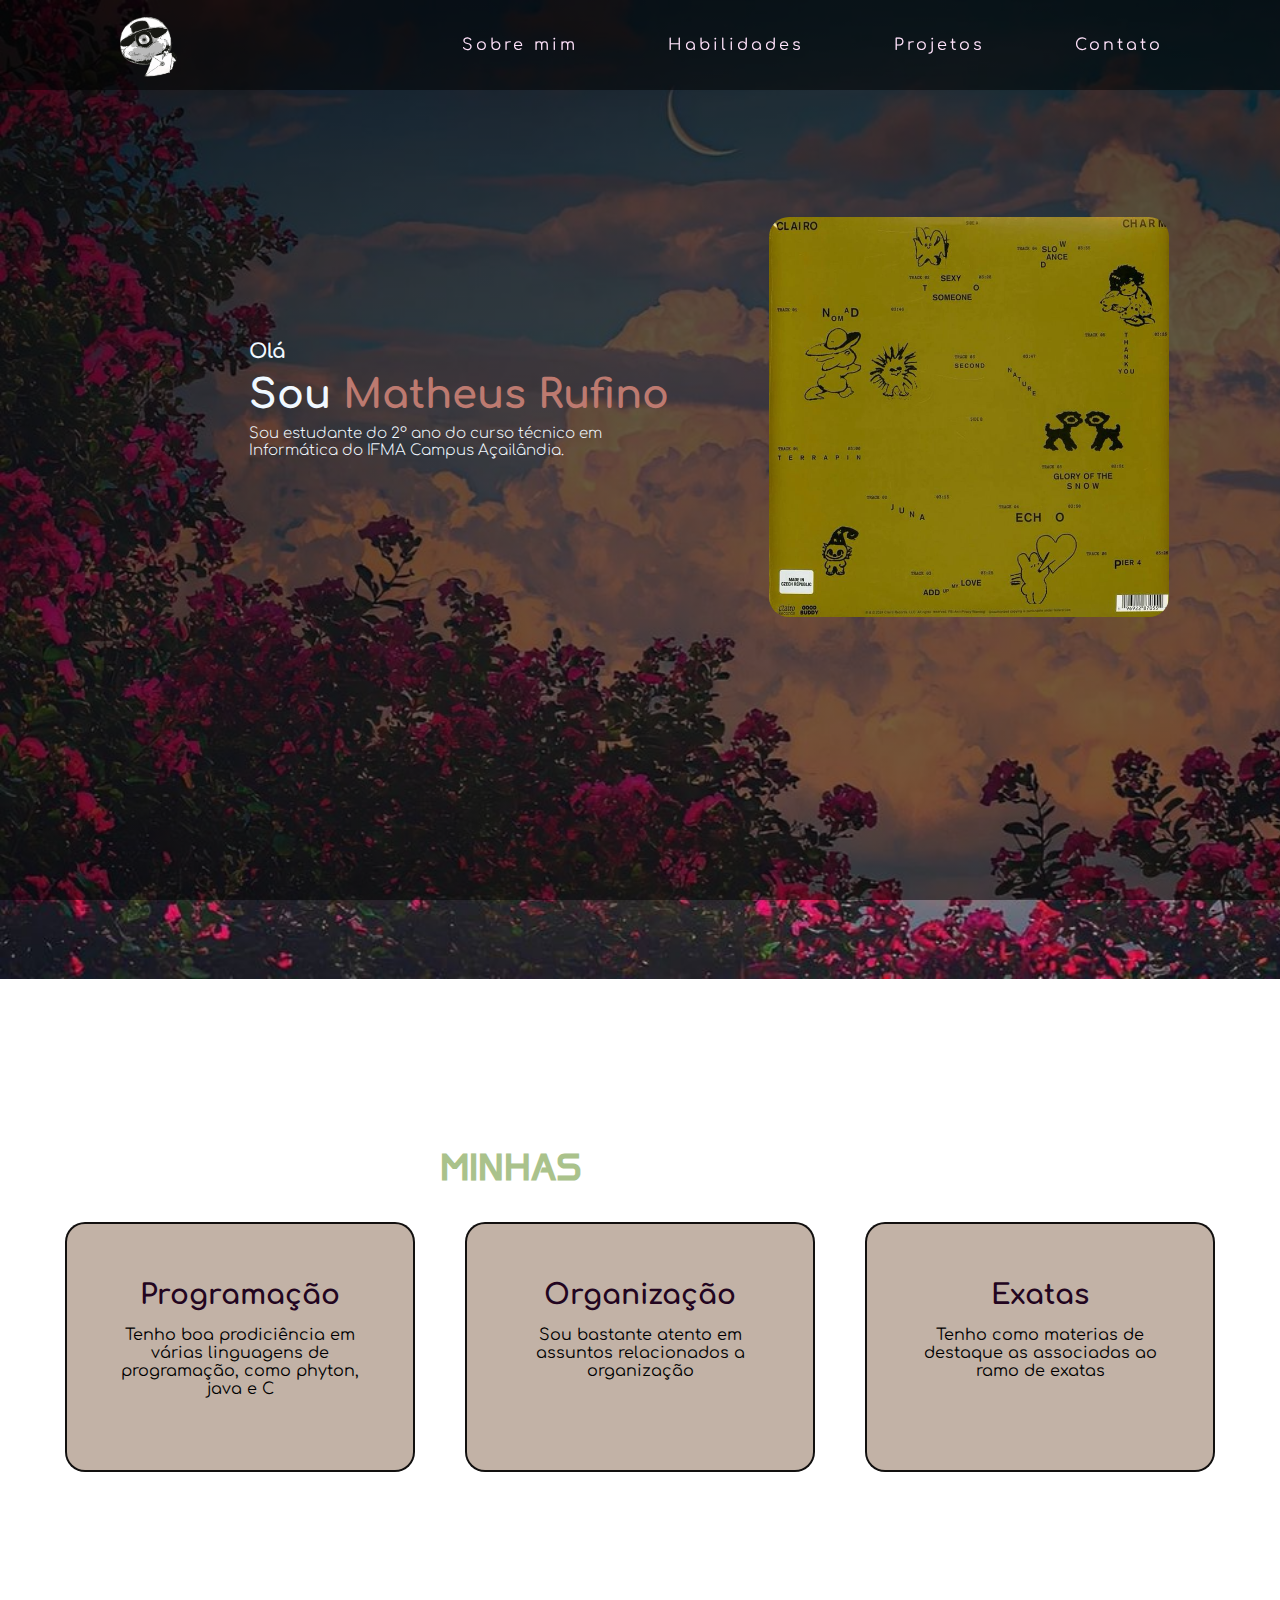
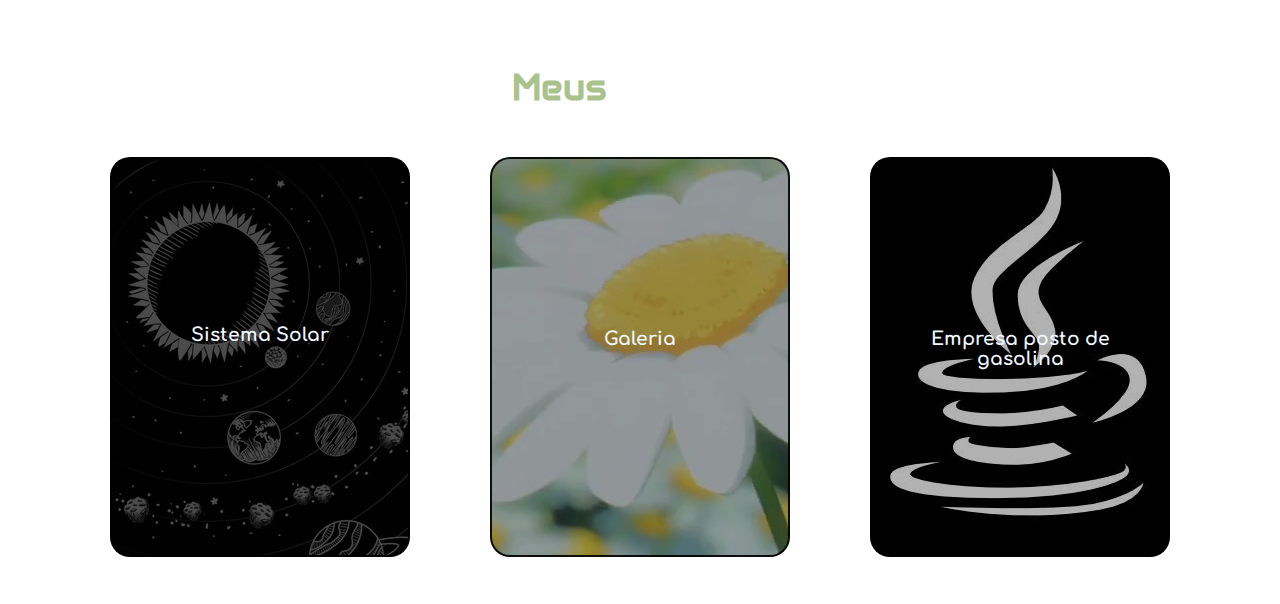
==== commit 0233b4d9: "Update index.html" ====
--- a/index.html
+++ b/index.html
@@ -53,7 +53,7 @@
                     </div><!--interface-logo-->
                         
                     <div class="interface-img">
-                            <img src="Img/gago1.jpg" alt="Minha foto">
+                            <img src="Img/charm by clairo.jpeg" alt="Album clairo">
                     
                     </div>
                 </div><!--interface-->
@@ -101,7 +101,7 @@
                         </a>
                     </div>
                     <div class="projetos-caixas3">
-                        <a href="galeria-site1-main/galeria-site/galeria.html">
+                        <a href="https://replit.com/@Matezu4/Projeto-posto-gasolina?v=1">
                             <h3>Empresa posto de gasolina</h3>
                         </a>
                     </div>
--- a/style.css
+++ b/style.css
@@ -57,6 +57,7 @@
     color: #ffe2fb;
     text-decoration: none;
     transition: 0.3s;
+    padding: 20px;
 }
 
 .menu-topo a:hover{
@@ -240,13 +241,13 @@
 }
 
 .interface-img img{
-    border-radius: 15%;
-    width: 300px;
-    height: 300px;
+    border-radius: 5%;
+    width: 400px;
+    height: 400px;
 }
 
 section.habilidades{
-    padding: 0% 4%;
+    padding: 5% 4%;
     overflow: hidden;
 }
 
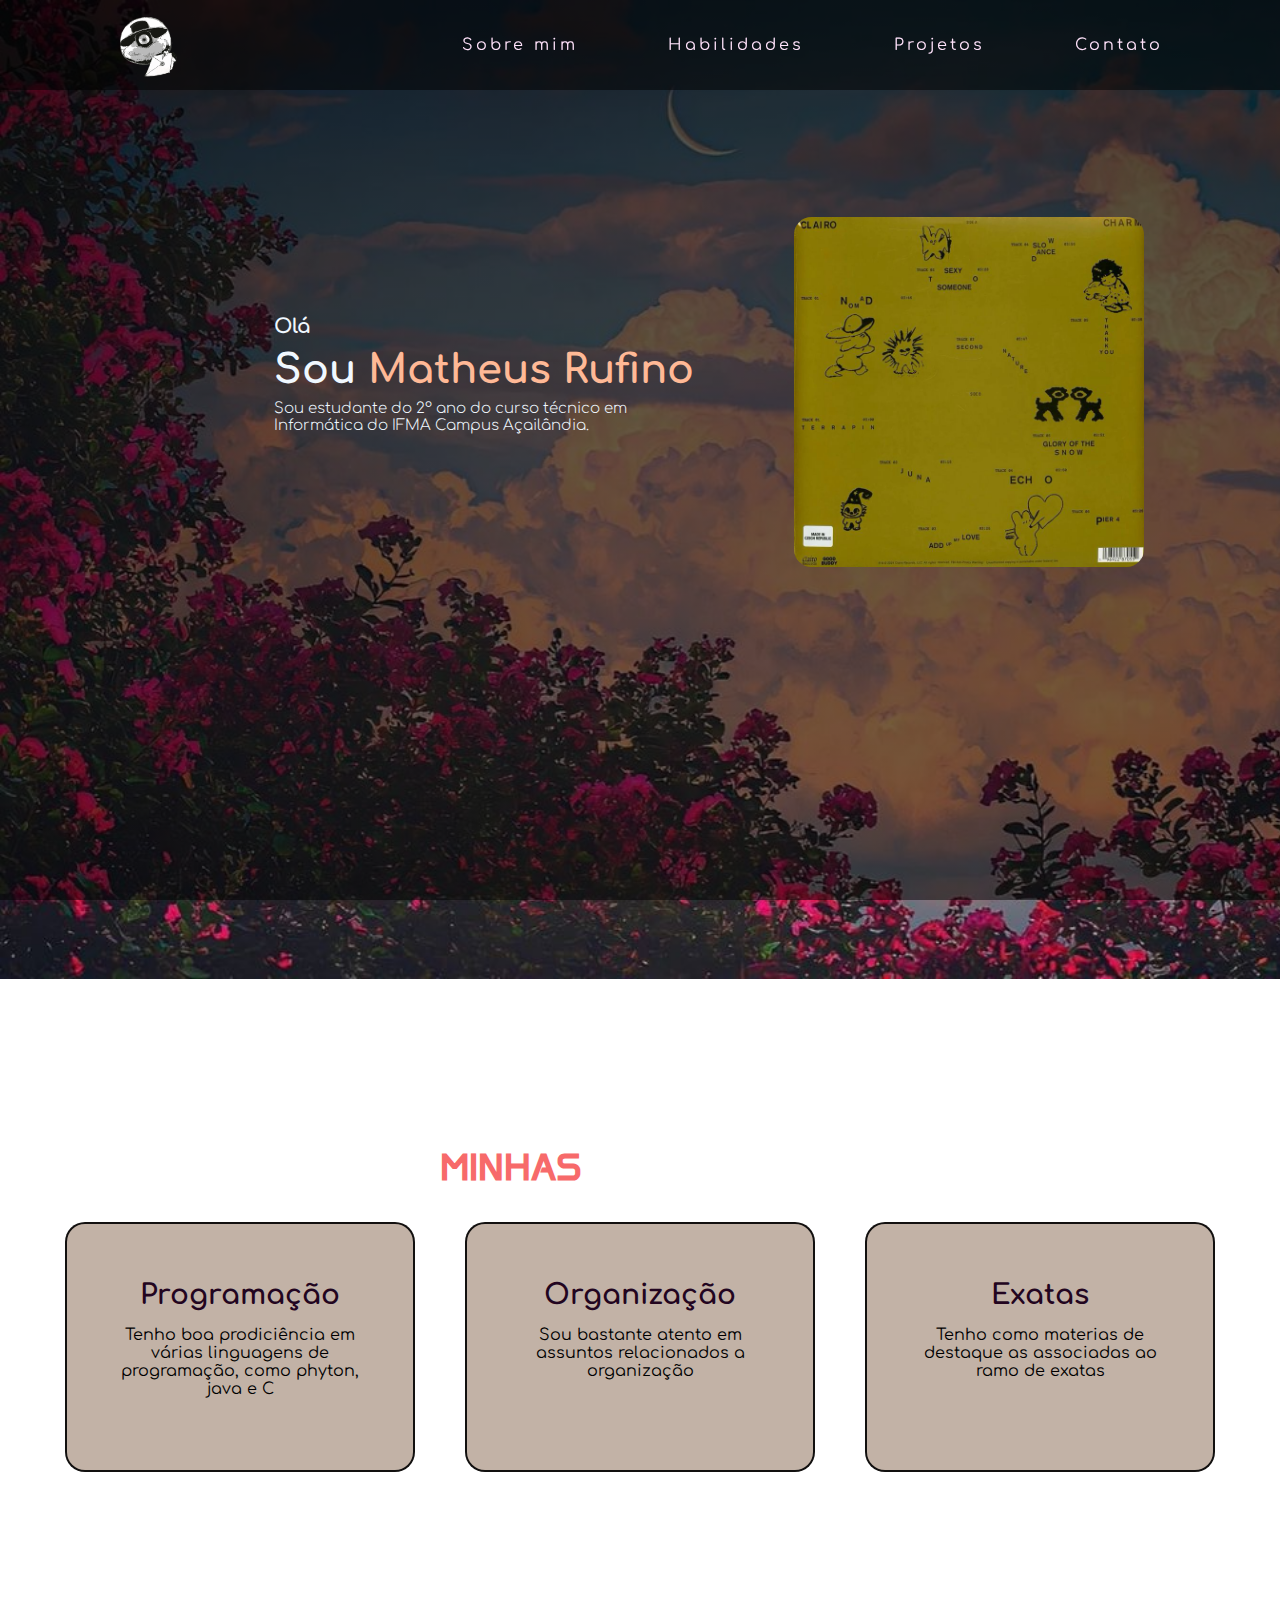
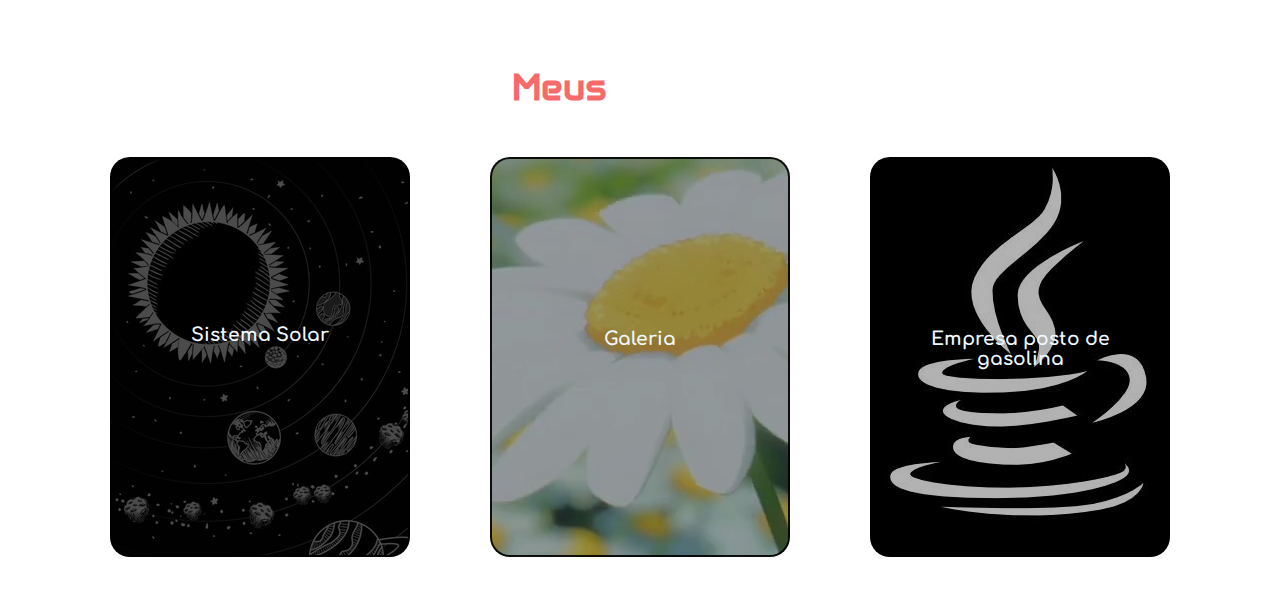
==== commit 76dc680a: "Update index.html" ====
--- a/index.html
+++ b/index.html
@@ -22,7 +22,7 @@
                     </div>
                     <ul class="nav-list">
 
-                        <li><a href="">Sobre mim</a></li>
+                        <li><a href="#sobre">Sobre mim</a></li>
 
                         <li><a href="#myhabi">Habilidades</a></li>
 
@@ -35,7 +35,7 @@
             </nav>
         </header>
         <main>
-        <section class="topo-site">
+        <section class="topo-site" id="sobre">
             <div class="interface">
                 <div class="flex">
                     <div class="interface-texto">
--- a/style.css
+++ b/style.css
@@ -42,7 +42,7 @@
 }
 
 h2.titulo{
-    color: #aac28b;
+    color: #f76a6a;
     font-size: 38px;
     text-align: center;
     font-family: "Anta", sans-serif;
@@ -203,7 +203,7 @@
 }
 
 .interface-texto span{
-    color: #bd7a70;
+    color: #ffb996;
 }
 
 .interface-texto p{
@@ -216,7 +216,7 @@
 }
 
 .social-media a{
-    color: #bd7a70;
+    color: #ffb996;
     padding: 12px;
     font-size: 22px;
 }
@@ -242,8 +242,8 @@
 
 .interface-img img{
     border-radius: 5%;
-    width: 400px;
-    height: 400px;
+    width: 350px;
+    height: 350px;
 }
 
 section.habilidades{
